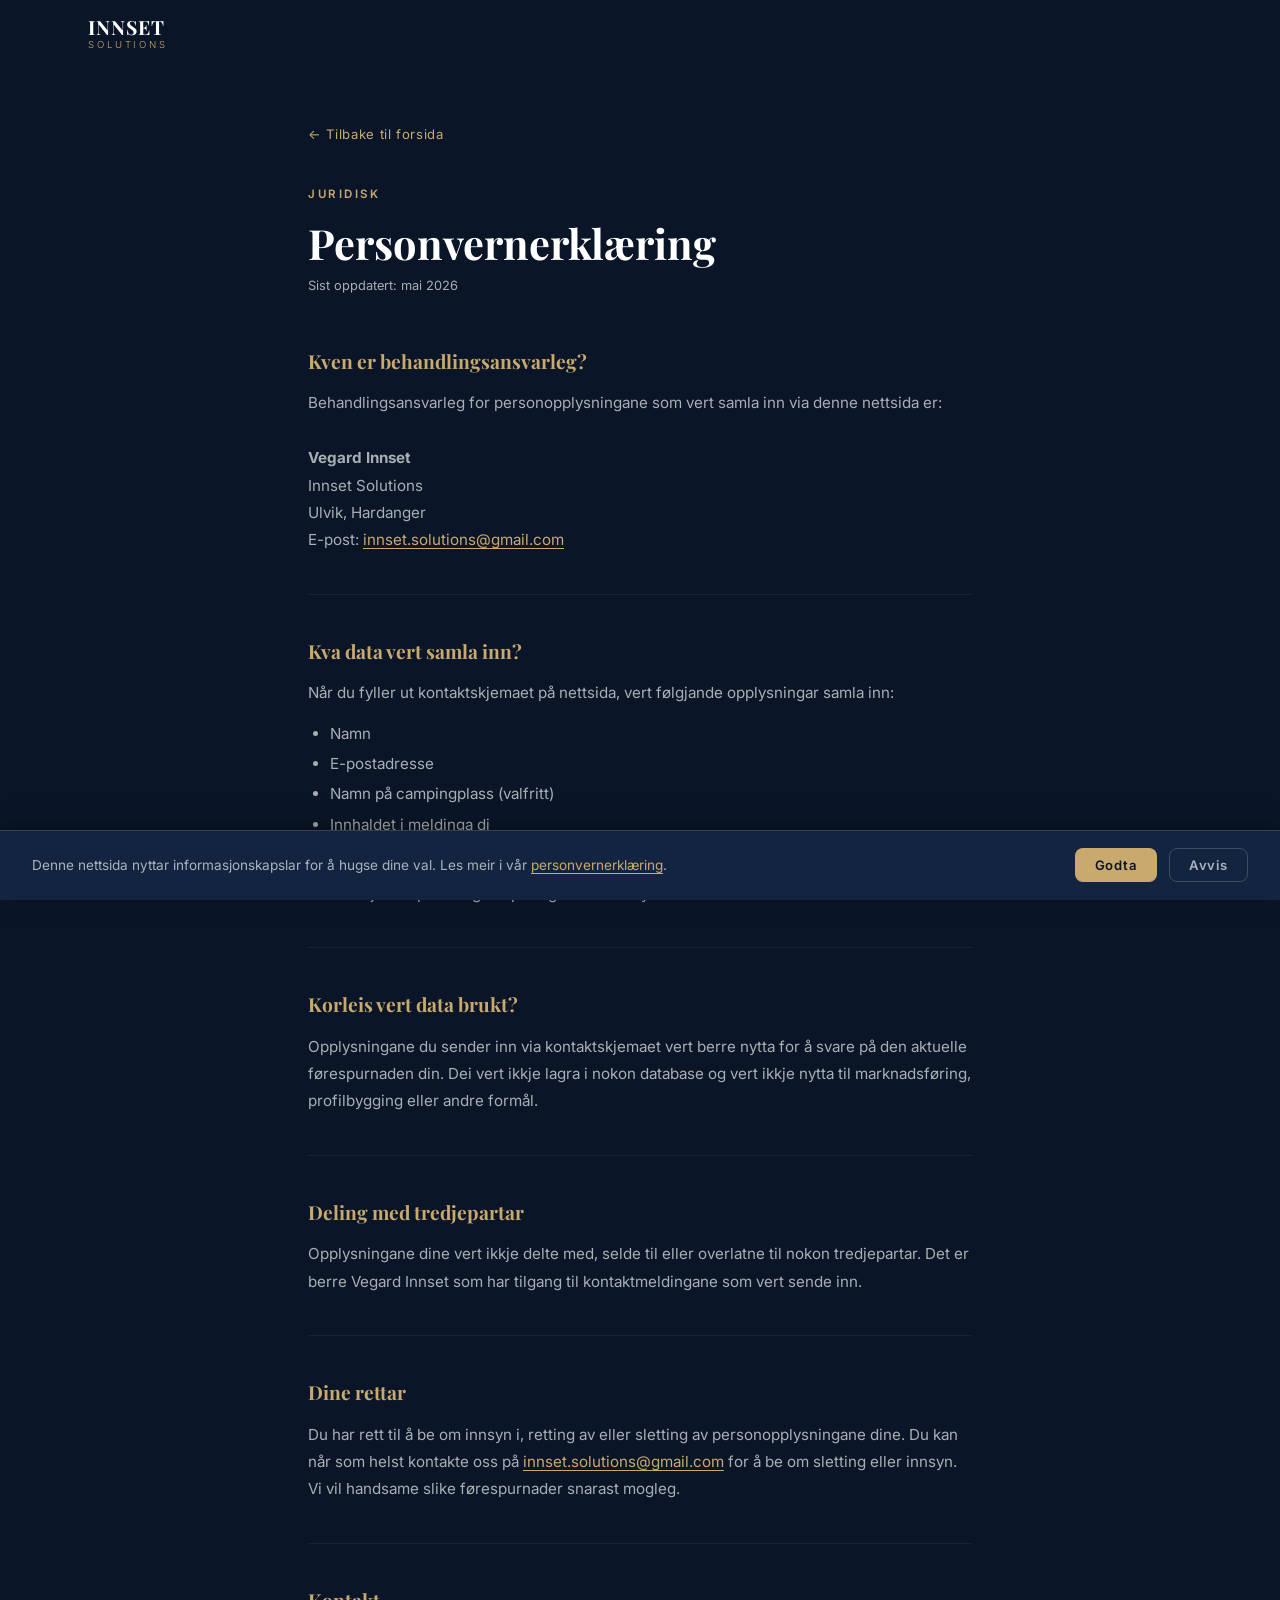
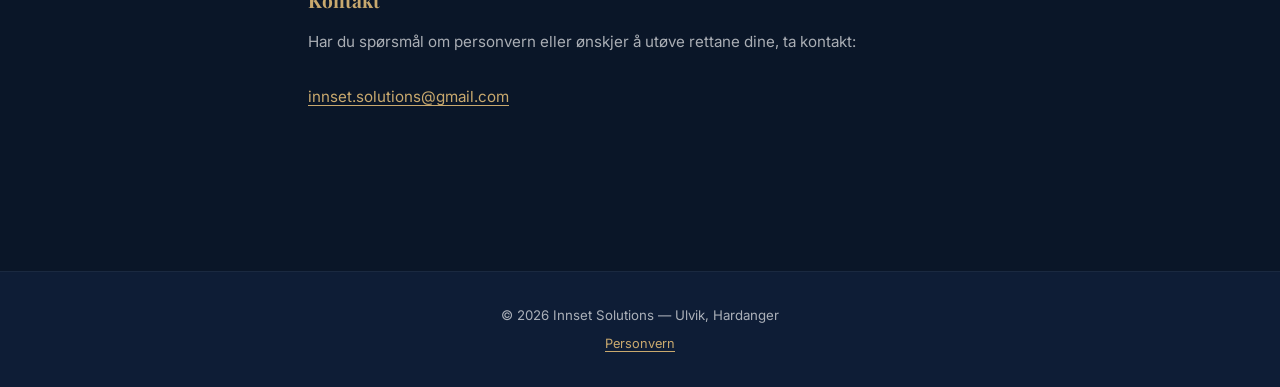
==== personvern.html @ 6f2b2aa1 "Lanserer Innset Solutions" ====
<!DOCTYPE html>
<html lang="nn">
<head>
  <meta charset="UTF-8" />
  <meta name="viewport" content="width=device-width, initial-scale=1.0" />
  <meta name="description" content="Personvernerklæring for Innset Solutions" />
  <title>Personvern — Innset Solutions</title>

  <link rel="preconnect" href="https://fonts.googleapis.com" />
  <link rel="preconnect" href="https://fonts.gstatic.com" crossorigin />
  <link href="https://fonts.googleapis.com/css2?family=Playfair+Display:wght@400;700&family=Inter:wght@300;400;500;600&display=swap" rel="stylesheet" />

  <link rel="stylesheet" href="styles.css" />

  <style>
    .privacy-wrap {
      max-width: 720px;
      margin: 0 auto;
      padding: 120px 28px 80px;
    }

    .privacy-back {
      display: inline-flex;
      align-items: center;
      gap: 0.4rem;
      font-size: 0.82rem;
      color: var(--gold);
      letter-spacing: 0.05em;
      margin-bottom: 2.5rem;
      transition: opacity var(--ease);
    }
    .privacy-back:hover { opacity: 0.75; }

    .privacy-label {
      display: block;
      font-size: 0.72rem;
      font-weight: 600;
      letter-spacing: 0.22em;
      color: var(--gold);
      text-transform: uppercase;
      margin-bottom: 0.9rem;
    }

    .privacy-title {
      font-family: var(--font-display);
      font-size: clamp(1.8rem, 4vw, 2.6rem);
      font-weight: 700;
      line-height: 1.15;
      margin-bottom: 0.5rem;
    }

    .privacy-updated {
      font-size: 0.8rem;
      color: var(--white-muted);
      margin-bottom: 3rem;
    }

    .privacy-section {
      margin-bottom: 2.5rem;
      padding-bottom: 2.5rem;
      border-bottom: 1px solid rgba(255,255,255,0.06);
    }
    .privacy-section:last-child {
      border-bottom: none;
    }

    .privacy-section h2 {
      font-family: var(--font-display);
      font-size: 1.2rem;
      font-weight: 700;
      color: var(--gold);
      margin-bottom: 0.75rem;
    }

    .privacy-section p {
      font-size: 0.95rem;
      color: var(--white-muted);
      line-height: 1.8;
    }

    .privacy-section a {
      color: var(--gold);
      text-decoration: underline;
      text-underline-offset: 3px;
    }
  </style>
</head>
<body>

  <nav class="navbar" id="navbar" role="navigation" aria-label="Hovudnavigasjon">
    <div class="nav-container">
      <a href="index.html" class="nav-logo" aria-label="Innset Solutions – tilbake til forsida">
        <span class="logo-innset">INNSET</span>
        <span class="logo-solutions">SOLUTIONS</span>
      </a>
    </div>
  </nav>

  <main>
    <div class="privacy-wrap">

      <a href="index.html" class="privacy-back">
        ← Tilbake til forsida
      </a>

      <span class="privacy-label">JURIDISK</span>
      <h1 class="privacy-title">Personvernerklæring</h1>
      <p class="privacy-updated">Sist oppdatert: mai 2026</p>

      <div class="privacy-section">
        <h2>Kven er behandlingsansvarleg?</h2>
        <p>
          Behandlingsansvarleg for personopplysningane som vert samla inn via denne nettsida er:<br><br>
          <strong>Vegard Innset</strong><br>
          Innset Solutions<br>
          Ulvik, Hardanger<br>
          E-post: <a href="mailto:innset.solutions@gmail.com">innset.solutions@gmail.com</a>
        </p>
      </div>

      <div class="privacy-section">
        <h2>Kva data vert samla inn?</h2>
        <p>
          Når du fyller ut kontaktskjemaet på nettsida, vert følgjande opplysningar samla inn:
        </p>
        <ul style="margin-top:0.75rem;padding-left:1.4rem;color:var(--white-muted);font-size:0.95rem;line-height:2;">
          <li>Namn</li>
          <li>E-postadresse</li>
          <li>Namn på campingplass (valfritt)</li>
          <li>Innhaldet i meldinga di</li>
        </ul>
        <p style="margin-top:0.75rem;">
          Nettsida nyttar òg informasjonskapslar (cookies) for å hugse samtykket ditt til bruk av informasjonskapslar. Ingen sporings- eller analysedata vert samla inn.
        </p>
      </div>

      <div class="privacy-section">
        <h2>Korleis vert data brukt?</h2>
        <p>
          Opplysningane du sender inn via kontaktskjemaet vert berre nytta for å svare på den aktuelle førespurnaden din. Dei vert ikkje lagra i nokon database og vert ikkje nytta til marknadsføring, profilbygging eller andre formål.
        </p>
      </div>

      <div class="privacy-section">
        <h2>Deling med tredjepartar</h2>
        <p>
          Opplysningane dine vert ikkje delte med, selde til eller overlatne til nokon tredjepartar. Det er berre Vegard Innset som har tilgang til kontaktmeldingane som vert sende inn.
        </p>
      </div>

      <div class="privacy-section">
        <h2>Dine rettar</h2>
        <p>
          Du har rett til å be om innsyn i, retting av eller sletting av personopplysningane dine. Du kan når som helst kontakte oss på
          <a href="mailto:innset.solutions@gmail.com">innset.solutions@gmail.com</a>
          for å be om sletting eller innsyn. Vi vil handsame slike førespurnader snarast mogleg.
        </p>
      </div>

      <div class="privacy-section">
        <h2>Kontakt</h2>
        <p>
          Har du spørsmål om personvern eller ønskjer å utøve rettane dine, ta kontakt:<br><br>
          <a href="mailto:innset.solutions@gmail.com">innset.solutions@gmail.com</a>
        </p>
      </div>

    </div>
  </main>

  <footer class="footer" role="contentinfo">
    <p>© 2026 Innset Solutions — Ulvik, Hardanger</p>
    <p style="margin-top:0.4rem;">
      <a href="personvern.html" style="color:var(--gold);text-decoration:underline;text-underline-offset:3px;font-size:0.8rem;">Personvern</a>
    </p>
  </footer>


  <div class="cookie-banner hidden" id="cookieBanner" role="region" aria-label="Informasjonskapslar">
    <p>
      Denne nettsida nyttar informasjonskapslar for å hugse dine val. Les meir i vår
      <a href="personvern.html">personvernerklæring</a>.
    </p>
    <div class="cookie-buttons">
      <button class="cookie-btn cookie-btn-accept" id="cookieAccept">Godta</button>
      <button class="cookie-btn cookie-btn-reject" id="cookieReject">Avvis</button>
    </div>
  </div>

  <script>
    (function () {
      function loadAnalytics() {
        window.dataLayer = window.dataLayer || [];
        window.gtag = function () { window.dataLayer.push(arguments); };
        window.gtag('js', new Date());
        window.gtag('config', 'G-50J1CTBKRH');
        var s = document.createElement('script');
        s.async = true;
        s.src = 'https://www.googletagmanager.com/gtag/js?id=G-50J1CTBKRH';
        document.head.appendChild(s);
      }

      var banner = document.getElementById('cookieBanner');
      var consent = localStorage.getItem('cookieConsent');

      if (consent === 'accepted') {
        loadAnalytics();
      } else if (!consent) {
        banner.classList.remove('hidden');
      }

      document.getElementById('cookieAccept').addEventListener('click', function () {
        localStorage.setItem('cookieConsent', 'accepted');
        banner.classList.add('hidden');
        loadAnalytics();
      });
      document.getElementById('cookieReject').addEventListener('click', function () {
        localStorage.setItem('cookieConsent', 'rejected');
        banner.classList.add('hidden');
      });
    })();
  </script>
</body>
</html>
---- styles.css ----
/* ============================================================
   INNSET SOLUTIONS — styles.css
   ============================================================ */


/* ============================================================
   CSS CUSTOM PROPERTIES
   ============================================================ */
:root {
  /* Colours */
  --navy:        #0a1628;
  --navy-alt:    #0e1d36;
  --navy-card:   #12243f;
  --white:       #ffffff;
  --white-muted: rgba(255, 255, 255, 0.65);
  --gold:        #c9a96e;
  --gold-faint:  rgba(201, 169, 110, 0.08);
  --gold-soft:   rgba(201, 169, 110, 0.22);

  /* Typography */
  --font-display: 'Playfair Display', Georgia, serif;
  --font-body:    'Inter', -apple-system, BlinkMacSystemFont, sans-serif;

  /* Layout */
  --max-width:  1160px;
  --section-py: 108px;
  --radius:     12px;
  --radius-sm:  8px;

  /* Motion */
  --ease:      0.3s ease;
  --ease-slow: 0.65s ease;
}


/* ============================================================
   RESET & BASE
   ============================================================ */
*, *::before, *::after { box-sizing: border-box; margin: 0; padding: 0; }

html { scroll-behavior: smooth; }

body {
  font-family: var(--font-body);
  background-color: var(--navy);
  color: var(--white);
  line-height: 1.7;
  overflow-x: hidden;
  -webkit-font-smoothing: antialiased;
}

a   { color: inherit; text-decoration: none; }
img { max-width: 100%; display: block; }


/* ============================================================
   UTILITIES
   ============================================================ */
.container {
  max-width: var(--max-width);
  margin: 0 auto;
  padding: 0 28px;
}

.section-label {
  display: block;
  font-size: 0.72rem;
  font-weight: 600;
  letter-spacing: 0.22em;
  color: var(--gold);
  text-transform: uppercase;
  margin-bottom: 0.9rem;
}

.section-title {
  font-family: var(--font-display);
  font-size: clamp(2rem, 4vw, 3rem);
  font-weight: 700;
  line-height: 1.15;
  margin-bottom: 3.5rem;
}


/* ============================================================
   SCROLL FADE-IN  (Intersection Observer adds .visible)
   ============================================================ */
.fade-in {
  opacity: 0;
  transform: translateY(28px);
  transition: opacity 0.7s ease, transform 0.7s ease;
}
.fade-in.visible { opacity: 1; transform: translateY(0); }

/* Staggered delays for sibling groups — repeats per row (3-column grid) */
.service-card.visible:nth-child(3n+2) { transition-delay: 0.13s; }
.service-card.visible:nth-child(3n+3) { transition-delay: 0.26s; }
.process-step.visible:nth-child(2) { transition-delay: 0.12s; }
.process-step.visible:nth-child(3) { transition-delay: 0.24s; }
.process-step.visible:nth-child(4) { transition-delay: 0.36s; }


/* ============================================================
   NAVBAR
   ============================================================ */
.navbar {
  position: fixed;
  inset: 0 0 auto;
  z-index: 900;
  padding: 18px 0;
  transition: background var(--ease), backdrop-filter var(--ease),
              padding var(--ease), border-color var(--ease);
  border-bottom: 1px solid transparent;
}
.navbar.scrolled {
  background: rgba(10, 22, 40, 0.82);
  backdrop-filter: blur(18px);
  -webkit-backdrop-filter: blur(18px);
  padding: 11px 0;
  border-color: rgba(201, 169, 110, 0.1);
}

.nav-container {
  max-width: var(--max-width);
  margin: 0 auto;
  padding: 0 28px;
  display: flex;
  align-items: center;
  justify-content: space-between;
  gap: 1.5rem;
}

/* ── Two-line wordmark ── */
.nav-logo {
  display: flex;
  flex-direction: column;
  line-height: 1;
  color: var(--white);
  transition: color var(--ease);
  gap: 2px;
}
.logo-innset {
  font-family: var(--font-display);
  font-size: 1.22rem;
  font-weight: 700;
  letter-spacing: 0.05em;
  transition: color var(--ease);
}
.logo-solutions {
  font-family: var(--font-body);
  font-size: 0.6rem;
  font-weight: 300;
  letter-spacing: 0.3em;
  color: var(--gold);
  transition: color var(--ease);
  text-transform: uppercase;
}
.nav-logo:hover .logo-innset    { color: var(--gold); }
.nav-logo:hover .logo-solutions { color: var(--white); }

/* ── Nav links ── */
.nav-menu {
  display: flex;
  align-items: center;
  gap: 2.4rem;
}
.nav-link {
  font-size: 0.88rem;
  font-weight: 500;
  color: var(--white-muted);
  position: relative;
  transition: color var(--ease);
}
.nav-link::after {
  content: '';
  position: absolute;
  bottom: -3px; left: 0;
  width: 0; height: 1px;
  background: var(--gold);
  transition: width var(--ease);
}
.nav-link:hover           { color: var(--white); }
.nav-link:hover::after    { width: 100%; }

/* ── Language toggle pill ── */
.lang-toggle {
  background: transparent;
  border: 1px solid var(--gold-soft);
  border-radius: 20px;
  padding: 5px 14px;
  color: var(--white-muted);
  font-family: var(--font-body);
  font-size: 0.78rem;
  font-weight: 500;
  letter-spacing: 0.06em;
  cursor: pointer;
  transition: border-color var(--ease), background var(--ease);
}
.lang-toggle:hover      { border-color: var(--gold); background: var(--gold-faint); }
.lang-option            { transition: color var(--ease); }
.lang-option.active     { color: var(--gold); font-weight: 600; }
.lang-divider           { color: rgba(255,255,255,0.25); margin: 0 2px; }

/* ── Hamburger ── */
.hamburger {
  display: none;
  flex-direction: column;
  gap: 5px;
  background: none;
  border: none;
  cursor: pointer;
  padding: 5px;
}
.hamburger span {
  display: block;
  width: 24px; height: 2px;
  background: var(--white);
  border-radius: 2px;
  transition: transform var(--ease), opacity var(--ease);
}
.hamburger.active span:nth-child(1) { transform: translateY(7px) rotate(45deg); }
.hamburger.active span:nth-child(2) { opacity: 0; transform: scaleX(0); }
.hamburger.active span:nth-child(3) { transform: translateY(-7px) rotate(-45deg); }


/* ============================================================
   HERO — two-column layout (text left | illustration right)
   ============================================================ */
.hero {
  position: relative;
  min-height: 100svh;
  display: flex;
  align-items: center;
  overflow: hidden;
  background: var(--navy);
}

/* Subtle dot-grid texture */
.hero::before {
  content: '';
  position: absolute;
  inset: 0;
  background-image: radial-gradient(rgba(201,169,110,0.09) 1px, transparent 1px);
  background-size: 48px 48px;
  pointer-events: none;
  z-index: 0;
}
/* Warm centre glow */
.hero::after {
  content: '';
  position: absolute;
  inset: 0;
  background: radial-gradient(ellipse 75% 65% at 50% 55%,
    rgba(201,169,110,0.06) 0%, transparent 70%);
  pointer-events: none;
  z-index: 1;
}

/* Floating particles */
.hero-particles {
  position: absolute;
  inset: 0;
  z-index: 2;
  pointer-events: none;
}
.particle {
  position: absolute;
  border-radius: 50%;
  background: var(--gold);
  animation: floatDot linear infinite;
}
.particle:nth-child(1)  { width:3px;  height:3px;  top:14%; left:9%;  animation-duration:11s; animation-delay:0s;   opacity:.40; }
.particle:nth-child(2)  { width:2px;  height:2px;  top:22%; left:79%; animation-duration:8s;  animation-delay:1.2s; opacity:.30; }
.particle:nth-child(3)  { width:4px;  height:4px;  top:58%; left:18%; animation-duration:14s; animation-delay:2s;   opacity:.20; }
.particle:nth-child(4)  { width:2px;  height:2px;  top:78%; left:68%; animation-duration:10s; animation-delay:0.6s; opacity:.38; }
.particle:nth-child(5)  { width:3px;  height:3px;  top:38%; left:48%; animation-duration:16s; animation-delay:3.1s; opacity:.22; }
.particle:nth-child(6)  { width:2px;  height:2px;  top:69%; left:33%; animation-duration:9s;  animation-delay:1.7s; opacity:.34; }
.particle:nth-child(7)  { width:5px;  height:5px;  top:8%;  left:58%; animation-duration:18s; animation-delay:4s;   opacity:.14; }
.particle:nth-child(8)  { width:2px;  height:2px;  top:84%; left:14%; animation-duration:7s;  animation-delay:2.3s; opacity:.42; }
.particle:nth-child(9)  { width:3px;  height:3px;  top:48%; left:88%; animation-duration:13s; animation-delay:0.4s; opacity:.28; }
.particle:nth-child(10) { width:2px;  height:2px;  top:28%; left:29%; animation-duration:15s; animation-delay:3.6s; opacity:.33; }
.particle:nth-child(11) { width:4px;  height:4px;  top:63%; left:53%; animation-duration:12s; animation-delay:1.1s; opacity:.18; }
.particle:nth-child(12) { width:2px;  height:2px;  top:44%; left:73%; animation-duration:9s;  animation-delay:2.8s; opacity:.44; }

@keyframes floatDot {
  0%   { transform: translateY(0)     scale(1);   }
  50%  { transform: translateY(-22px) scale(1.3); }
  100% { transform: translateY(0)     scale(1);   }
}

/* Two-column grid wrapper */
.hero-inner {
  position: relative;
  z-index: 3;
  width: 100%;
  max-width: var(--max-width);
  margin: 0 auto;
  padding: 110px 28px 60px;
  display: grid;
  grid-template-columns: 1fr 1fr;
  gap: 4.5rem;
  align-items: center;
}

/* Left column: text */
.hero-content {
  animation: heroSlideLeft 0.9s cubic-bezier(0.16, 1, 0.3, 1) 0.1s both;
}

.hero-title {
  font-family: var(--font-display);
  font-size: clamp(2.4rem, 5vw, 4rem);
  font-weight: 700;
  line-height: 1.1;
  margin-bottom: 1.4rem;
  letter-spacing: -0.01em;
}
.hero-subtitle {
  font-size: clamp(1rem, 2vw, 1.25rem);
  font-weight: 300;
  color: var(--white-muted);
  margin-bottom: 2.4rem;
  letter-spacing: 0.01em;
}
.hero-buttons {
  display: flex;
  gap: 1rem;
  flex-wrap: wrap;
  /* left-aligned on desktop */
}

/* Right column: SVG illustration */
.hero-illustration {
  display: flex;
  align-items: center;
  justify-content: center;
  animation: heroSlideRight 0.9s cubic-bezier(0.16, 1, 0.3, 1) 0.3s both;
}
.hero-illustration svg {
  width: 100%;
  max-width: 520px;
  height: auto;
  filter: drop-shadow(0 28px 72px rgba(0, 0, 0, 0.5));
}

@keyframes heroSlideLeft {
  from { opacity: 0; transform: translateX(-22px); }
  to   { opacity: 1; transform: translateX(0); }
}
@keyframes heroSlideRight {
  from { opacity: 0; transform: translateX(22px); }
  to   { opacity: 1; transform: translateX(0); }
}


/* ============================================================
   BUTTONS
   ============================================================ */
.btn {
  display: inline-flex;
  align-items: center;
  justify-content: center;
  padding: 14px 34px;
  border-radius: 6px;
  font-family: var(--font-body);
  font-size: 0.93rem;
  font-weight: 500;
  letter-spacing: 0.02em;
  cursor: pointer;
  border: 2px solid transparent;
  transition: background var(--ease), color var(--ease), border-color var(--ease),
              transform var(--ease), box-shadow var(--ease);
}
.btn-primary {
  background: var(--gold);
  color: var(--navy);
  border-color: var(--gold);
}
.btn-primary:hover {
  background: transparent;
  color: var(--gold);
  transform: translateY(-2px);
  box-shadow: 0 10px 28px rgba(201,169,110,0.28);
}
.btn-secondary {
  background: transparent;
  color: var(--white);
  border-color: rgba(255,255,255,0.28);
}
.btn-secondary:hover {
  border-color: var(--white);
  transform: translateY(-2px);
}


/* ============================================================
   SERVICES
   ============================================================ */
.services {
  padding: var(--section-py) 0;
  background: var(--navy-alt);
}
.services-grid {
  display: grid;
  grid-template-columns: repeat(3, 1fr);
  gap: 1.8rem;
}
.service-card {
  display: block;         /* anchor elements are inline by default */
  color: inherit;
  text-decoration: none;
  background: var(--navy-card);
  border: 1px solid rgba(201,169,110,0.1);
  border-radius: var(--radius);
  padding: 2.6rem 2.2rem;
  transition: transform var(--ease), border-color var(--ease), box-shadow var(--ease),
              opacity 0.7s ease;
}
/* Down-arrow hint — appears on hover to signal the card scrolls to a section */
.service-card::after {
  content: '↓';
  display: block;
  color: var(--gold);
  font-size: 0.85rem;
  margin-top: 1.2rem;
  opacity: 0;
  transform: translateY(-5px);
  transition: opacity var(--ease), transform var(--ease);
}
.service-card:hover::after {
  opacity: 0.6;
  transform: translateY(0);
}
.service-card:hover {
  transform: translateY(-9px);
  border-color: rgba(201,169,110,0.38);
  box-shadow: 0 22px 44px rgba(0,0,0,0.32);
}
.service-icon  { display: block; margin-bottom: 1.6rem; }
.service-icon svg { display: block; }
.service-title {
  font-family: var(--font-display);
  font-size: 1.35rem;
  font-weight: 700;
  margin-bottom: 0.9rem;
}
.service-desc  { color: var(--white-muted); font-size: 0.93rem; line-height: 1.75; }


/* ============================================================
   DETAIL SECTIONS  (expanded views linked from service cards)
   ============================================================ */
.detail-section {
  padding: var(--section-py) 0;
  background: var(--navy);
}
.detail-section.detail-alt {
  background: var(--navy-alt);
}

/* Gold top-line marks the recommended section */
.detail-section.detail-recommended {
  position: relative;
}
.detail-section.detail-recommended::before {
  content: '';
  position: absolute;
  top: 0; left: 0; right: 0;
  height: 2px;
  background: linear-gradient(
    to right, transparent, var(--gold) 20%, var(--gold) 80%, transparent
  );
}

/* Two-column: left = text/CTA, right = feature list */
.detail-inner {
  display: grid;
  grid-template-columns: 1fr 1.35fr;
  gap: 5rem;
  align-items: start;
}

/* Stagger: feature list fades in slightly after the content column */
.detail-inner .fade-in:nth-child(2).visible {
  transition-delay: 0.16s;
}

.detail-title {
  font-family: var(--font-display);
  font-size: clamp(1.85rem, 3.5vw, 2.6rem);
  font-weight: 700;
  line-height: 1.18;
  margin-bottom: 1.2rem;
}

.detail-intro {
  color: var(--white-muted);
  font-size: 1rem;
  line-height: 1.78;
  margin-bottom: 2.2rem;
}

/* "ANBEFALT" gold pill badge */
.recommended-badge {
  display: inline-block;
  background: var(--gold);
  color: var(--navy);
  font-family: var(--font-body);
  font-size: 0.62rem;
  font-weight: 700;
  letter-spacing: 0.18em;
  padding: 5px 14px;
  border-radius: 20px;
  margin-bottom: 1.1rem;
}

/* Feature checklist */
.detail-features {
  list-style: none;
  padding: 0;
}

.feature-item {
  display: flex;
  align-items: flex-start;
  gap: 1rem;
  padding: 1.05rem 0;
  border-bottom: 1px solid rgba(255, 255, 255, 0.06);
  font-size: 0.97rem;
  color: var(--white-muted);
  line-height: 1.5;
  transition: color var(--ease);
}
.feature-item:first-child { border-top: 1px solid rgba(255, 255, 255, 0.06); }
.feature-item:hover       { color: var(--white); }

.feature-check { flex-shrink: 0; margin-top: 1px; }


/* ============================================================
   PROCESS
   ============================================================ */
.process {
  padding: var(--section-py) 0;
  background: var(--navy);
}
.process-timeline {
  display: grid;
  grid-template-columns: repeat(4, 1fr);
  gap: 2rem;
  position: relative;
}
.process-timeline::before {
  content: '';
  position: absolute;
  top: 28px;
  left: calc(12.5% + 28px);
  right: calc(12.5% + 28px);
  height: 1px;
  background: linear-gradient(
    to right, transparent,
    var(--gold-soft) 15%, var(--gold-soft) 85%,
    transparent);
  z-index: 0;
}
.process-step {
  position: relative;
  z-index: 1;
  text-align: center;
}
.step-number {
  font-family: var(--font-display);
  font-size: 1rem;
  font-weight: 700;
  color: var(--gold);
  background: var(--navy);
  border: 2px solid var(--gold-soft);
  border-radius: 50%;
  width: 56px; height: 56px;
  display: flex;
  align-items: center;
  justify-content: center;
  margin: 0 auto 1.6rem;
  transition: background var(--ease), color var(--ease), border-color var(--ease);
}
.process-step:hover .step-number {
  background: var(--gold);
  color: var(--navy);
  border-color: var(--gold);
}
.step-title {
  font-family: var(--font-display);
  font-size: 1.15rem;
  font-weight: 700;
  margin-bottom: 0.7rem;
}
.step-desc { color: var(--white-muted); font-size: 0.9rem; line-height: 1.65; }


/* ============================================================
   ABOUT
   ============================================================ */
.about {
  padding: var(--section-py) 0;
  background: var(--navy-alt);
}

/* Two-column: portrait card left, text right */
.about-inner {
  display: grid;
  grid-template-columns: 1fr 1.5fr;
  gap: 4.5rem;
  align-items: stretch;   /* portrait card fills the text column height */
  margin-bottom: 4rem;
}

/* Portrait photo column */
.about-portrait {
  display: flex;
  flex-direction: column;
  gap: 1rem;
}

.portrait-img {
  width: 100%;
  height: 100%;
  min-height: 500px;
  object-fit: cover;
  border-radius: 12px;
  display: block;
}

.portrait-caption {
  font-family: var(--font-body);
  font-size: 0.67rem;
  font-weight: 500;
  letter-spacing: 0.2em;
  color: rgba(201, 169, 110, 0.6);
  text-transform: uppercase;
}

/* Right text column */
.about-title {
  font-family: var(--font-display);
  font-size: clamp(2rem, 4vw, 3rem);
  font-weight: 700;
  line-height: 1.15;
  margin-bottom: 1.8rem;
}

.about-para {
  font-size: 1rem;
  color: var(--white-muted);
  line-height: 1.82;
  margin-bottom: 1.2rem;
}
.about-para:last-child { margin-bottom: 0; }

/* Stats row — large gold value + small muted label */
.about-stats {
  display: grid;
  grid-template-columns: repeat(3, 1fr);
  gap: 2.5rem;
  padding-top: 3.5rem;
  border-top: 1px solid rgba(201, 169, 110, 0.18);
}

.about-stat {
  display: flex;
  flex-direction: column;
  gap: 0.45rem;
}

.stat-value {
  font-family: var(--font-display);
  font-style: italic;
  font-size: clamp(2.4rem, 4vw, 3.2rem);
  color: var(--gold);
  line-height: 1;
  letter-spacing: -0.01em;
}

.stat-label {
  font-family: var(--font-body);
  font-size: 0.7rem;
  font-weight: 500;
  color: var(--white-muted);
  letter-spacing: 0.18em;
  text-transform: uppercase;
  line-height: 1.45;
}


/* ============================================================
   CONTACT
   ============================================================ */
.contact {
  padding: var(--section-py) 0;
  background: var(--navy);
}
.contact-subtitle {
  color: var(--white-muted);
  font-size: 1.05rem;
  margin-top: -2rem;
  margin-bottom: 3rem;
}
.contact-form {
  max-width: 640px;
  display: flex;
  flex-direction: column;
  gap: 1.5rem;
}
.form-group {
  display: flex;
  flex-direction: column;
  gap: 0.45rem;
}
.form-group label {
  font-size: 0.87rem;
  font-weight: 500;
  color: var(--white-muted);
  display: flex;
  align-items: center;
  gap: 0.4rem;
}
.label-optional { font-weight: 400; font-size: 0.8rem; opacity: 0.65; }
.form-group input,
.form-group textarea {
  background: var(--navy-card);
  border: 1px solid rgba(255,255,255,0.1);
  border-radius: var(--radius-sm);
  padding: 14px 16px;
  color: var(--white);
  font-family: var(--font-body);
  font-size: 0.93rem;
  outline: none;
  resize: vertical;
  transition: border-color var(--ease), box-shadow var(--ease);
}
.form-group input:focus,
.form-group textarea:focus {
  border-color: var(--gold);
  box-shadow: 0 0 0 3px rgba(201,169,110,0.12);
}
.form-group input::placeholder,
.form-group textarea::placeholder { color: rgba(255,255,255,0.22); }

.form-success {
  display: none;
  background: rgba(201,169,110,0.1);
  border: 1px solid rgba(201,169,110,0.28);
  border-radius: var(--radius-sm);
  padding: 14px 18px;
  color: var(--gold);
  font-size: 0.92rem;
  line-height: 1.5;
}
.form-success.show { display: block; }

.contact-email { margin-top: 2.2rem; font-size: 0.93rem; color: var(--white-muted); }
.contact-email a { color: var(--gold); transition: color var(--ease); }
.contact-email a:hover { color: var(--white); }


/* ============================================================
   FOOTER
   ============================================================ */
.footer {
  background: var(--navy-alt);
  padding: 2rem;
  text-align: center;
  font-size: 0.83rem;
  color: var(--white-muted);
  border-top: 1px solid rgba(255,255,255,0.05);
}


/* ============================================================
   COOKIE BANNER
   ============================================================ */
.cookie-banner {
  position: fixed;
  bottom: 0;
  left: 0;
  right: 0;
  background: var(--navy-card);
  border-top: 1px solid var(--gold-soft);
  padding: 1.1rem 2rem;
  display: flex;
  align-items: center;
  justify-content: space-between;
  gap: 1.5rem;
  z-index: 9999;
  box-shadow: 0 -4px 24px rgba(0,0,0,0.35);
  transition: transform 0.35s ease, opacity 0.35s ease;
}

.cookie-banner.hidden {
  transform: translateY(100%);
  opacity: 0;
  pointer-events: none;
}

.cookie-banner p {
  font-size: 0.85rem;
  color: var(--white-muted);
  margin: 0;
}

.cookie-banner a {
  color: var(--gold);
  text-decoration: underline;
  text-underline-offset: 3px;
}

.cookie-buttons {
  display: flex;
  gap: 0.75rem;
  flex-shrink: 0;
}

.cookie-btn {
  font-family: var(--font-body);
  font-size: 0.82rem;
  font-weight: 600;
  letter-spacing: 0.06em;
  padding: 0.5rem 1.2rem;
  border-radius: var(--radius-sm);
  cursor: pointer;
  border: none;
  transition: opacity var(--ease);
}

.cookie-btn:hover { opacity: 0.85; }

.cookie-btn-accept {
  background: var(--gold);
  color: var(--navy);
}

.cookie-btn-reject {
  background: transparent;
  color: var(--white-muted);
  border: 1px solid rgba(255,255,255,0.18);
}

@media (max-width: 600px) {
  .cookie-banner {
    flex-direction: column;
    align-items: flex-start;
    padding: 1.2rem 1.25rem;
  }
  .cookie-buttons { width: 100%; }
  .cookie-btn { flex: 1; text-align: center; }
}


/* ============================================================
   RESPONSIVE — TABLET  (≤ 960px)
   ============================================================ */
@media (max-width: 960px) {
  /* Hero: stack vertically */
  .hero-inner {
    grid-template-columns: 1fr;
    text-align: center;
    gap: 3rem;
    padding-top: 120px;
  }
  .hero-buttons { justify-content: center; }

  /* Illustration centred, reasonable max-width */
  .hero-illustration {
    order: 1;          /* illustration below text */
    max-width: 480px;
    margin: 0 auto;
  }

  .services-grid         { grid-template-columns: repeat(2, 1fr); }
  .detail-inner          { grid-template-columns: 1fr; gap: 2.8rem; }
  .about-inner           { grid-template-columns: 1fr; gap: 2.5rem; }
  .portrait-img          { min-height: 320px; height: 320px; }
  .about-stats           { grid-template-columns: repeat(3, 1fr); }
  .process-timeline      { grid-template-columns: repeat(2, 1fr); row-gap: 3rem; }
  .process-timeline::before { display: none; }
}


/* ============================================================
   RESPONSIVE — MOBILE  (≤ 768px)
   ============================================================ */
@media (max-width: 768px) {
  :root { --section-py: 72px; }

  .hamburger { display: flex; }

  .nav-menu {
    position: fixed;
    inset: 0 -100% 0 auto;
    width: min(85vw, 320px);
    height: 100dvh;
    background: var(--navy-card);
    flex-direction: column;
    align-items: flex-start;
    padding: 100px 2.2rem 2.2rem;
    gap: 2.2rem;
    transition: inset var(--ease-slow);
    box-shadow: -24px 0 48px rgba(0,0,0,0.5);
    z-index: 800;
  }
  .nav-menu.open { inset: 0 0 0 auto; }
  .nav-link { font-size: 1.1rem; }

  .process-step {
    display: flex;
    align-items: flex-start;
    gap: 1.4rem;
    text-align: left;
  }
  .step-number { margin: 0; flex-shrink: 0; }
}


/* ============================================================
   RESPONSIVE — SMALL MOBILE  (≤ 580px)
   ============================================================ */
@media (max-width: 580px) {
  .services-grid        { grid-template-columns: 1fr; }
  .process-timeline     { grid-template-columns: 1fr; }
  .about-stats          { grid-template-columns: 1fr; gap: 1.2rem; }
  .hero-buttons         { flex-direction: column; align-items: center; }
  .btn                  { width: 100%; max-width: 300px; }
  .hero-illustration    { max-width: 330px; }
}
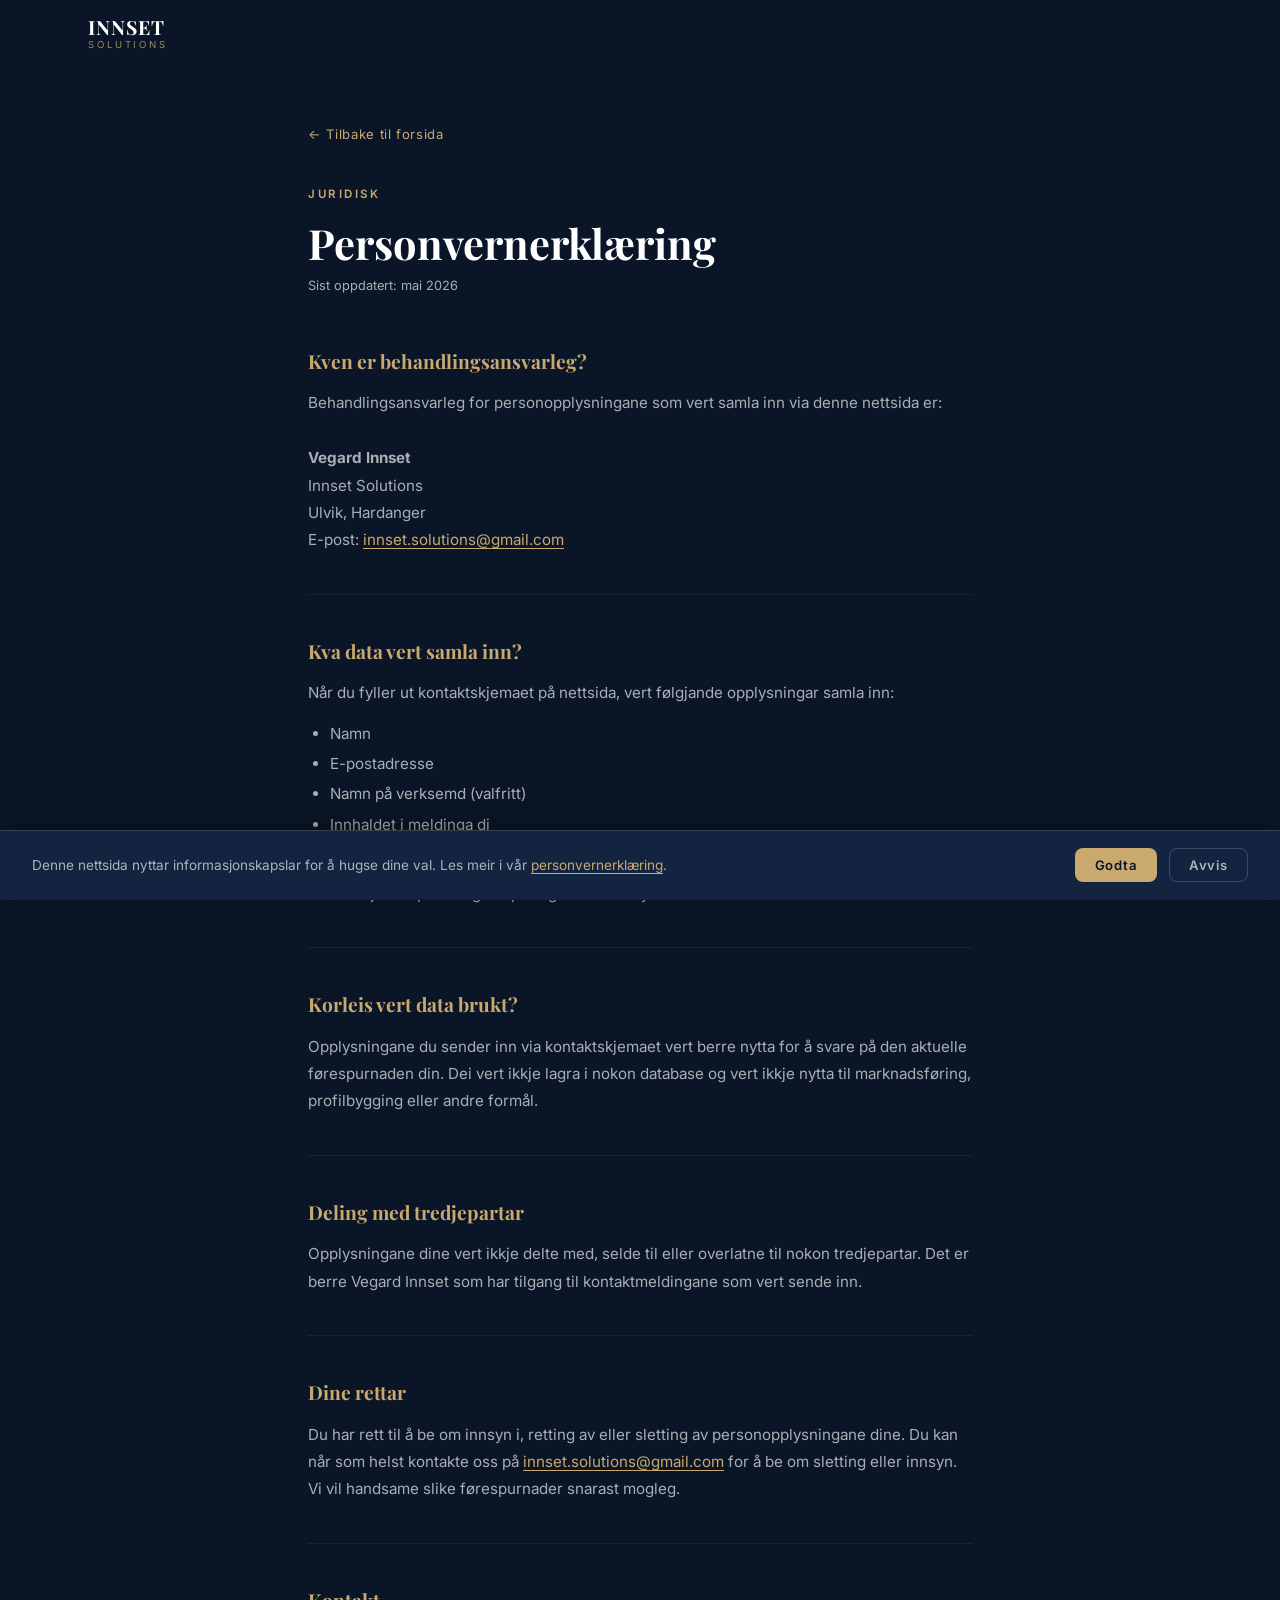
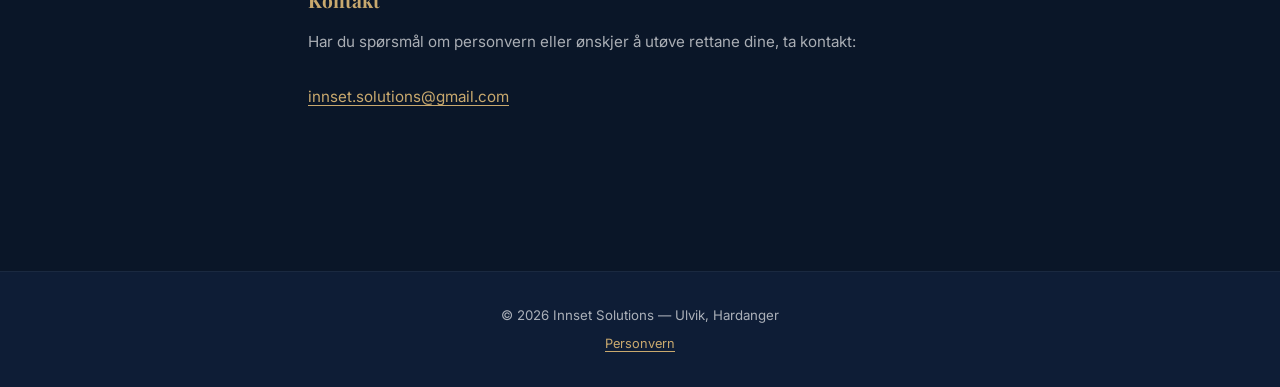
==== commit 561a90f3: "Oppdater personvern" ====
--- a/personvern.html
+++ b/personvern.html
@@ -3,7 +3,16 @@
 <head>
   <meta charset="UTF-8" />
   <meta name="viewport" content="width=device-width, initial-scale=1.0" />
-  <meta name="description" content="Personvernerklæring for Innset Solutions" />
+  <link rel="icon" type="image/svg+xml" href="favicon.svg">
+  <link rel="shortcut icon" href="favicon.svg">
+  <meta name="description" content="Personvernerklæring for Innset Solutions — korleis vi handsamar personopplysningar på nettsida vår." />
+  <meta name="keywords" content="webutvikling, nettside, campingplass, booking, SEO, logo, digitale løysingar, Norge" />
+  <meta name="robots" content="index, follow" />
+  <meta name="author" content="Vegard Innset" />
+  <meta property="og:title" content="Personvern — Innset Solutions" />
+  <meta property="og:description" content="Personvernerklæring for Innset Solutions — korleis vi handsamar personopplysningar på nettsida vår." />
+  <meta property="og:url" content="https://innset-solutions.no/personvern.html" />
+  <link rel="canonical" href="https://innset-solutions.no/personvern.html" />
   <title>Personvern — Innset Solutions</title>
 
   <link rel="preconnect" href="https://fonts.googleapis.com" />
@@ -126,7 +135,7 @@
         <ul style="margin-top:0.75rem;padding-left:1.4rem;color:var(--white-muted);font-size:0.95rem;line-height:2;">
           <li>Namn</li>
           <li>E-postadresse</li>
-          <li>Namn på campingplass (valfritt)</li>
+          <li>Namn på verksemd (valfritt)</li>
           <li>Innhaldet i meldinga di</li>
         </ul>
         <p style="margin-top:0.75rem;">
--- a/styles.css
+++ b/styles.css
@@ -444,6 +444,16 @@
   margin-bottom: 0.9rem;
 }
 .service-desc  { color: var(--white-muted); font-size: 0.93rem; line-height: 1.75; }
+
+/* Secondary services grid — smaller cards below primary */
+.services-grid--secondary {
+  margin-top: 1.5rem;
+}
+.service-card--secondary {
+  padding: 1.8rem 1.8rem;
+}
+.service-card--secondary .service-icon { margin-bottom: 1.1rem; }
+.service-card--secondary .service-title { font-size: 1.1rem; }
 
 
 /* ============================================================
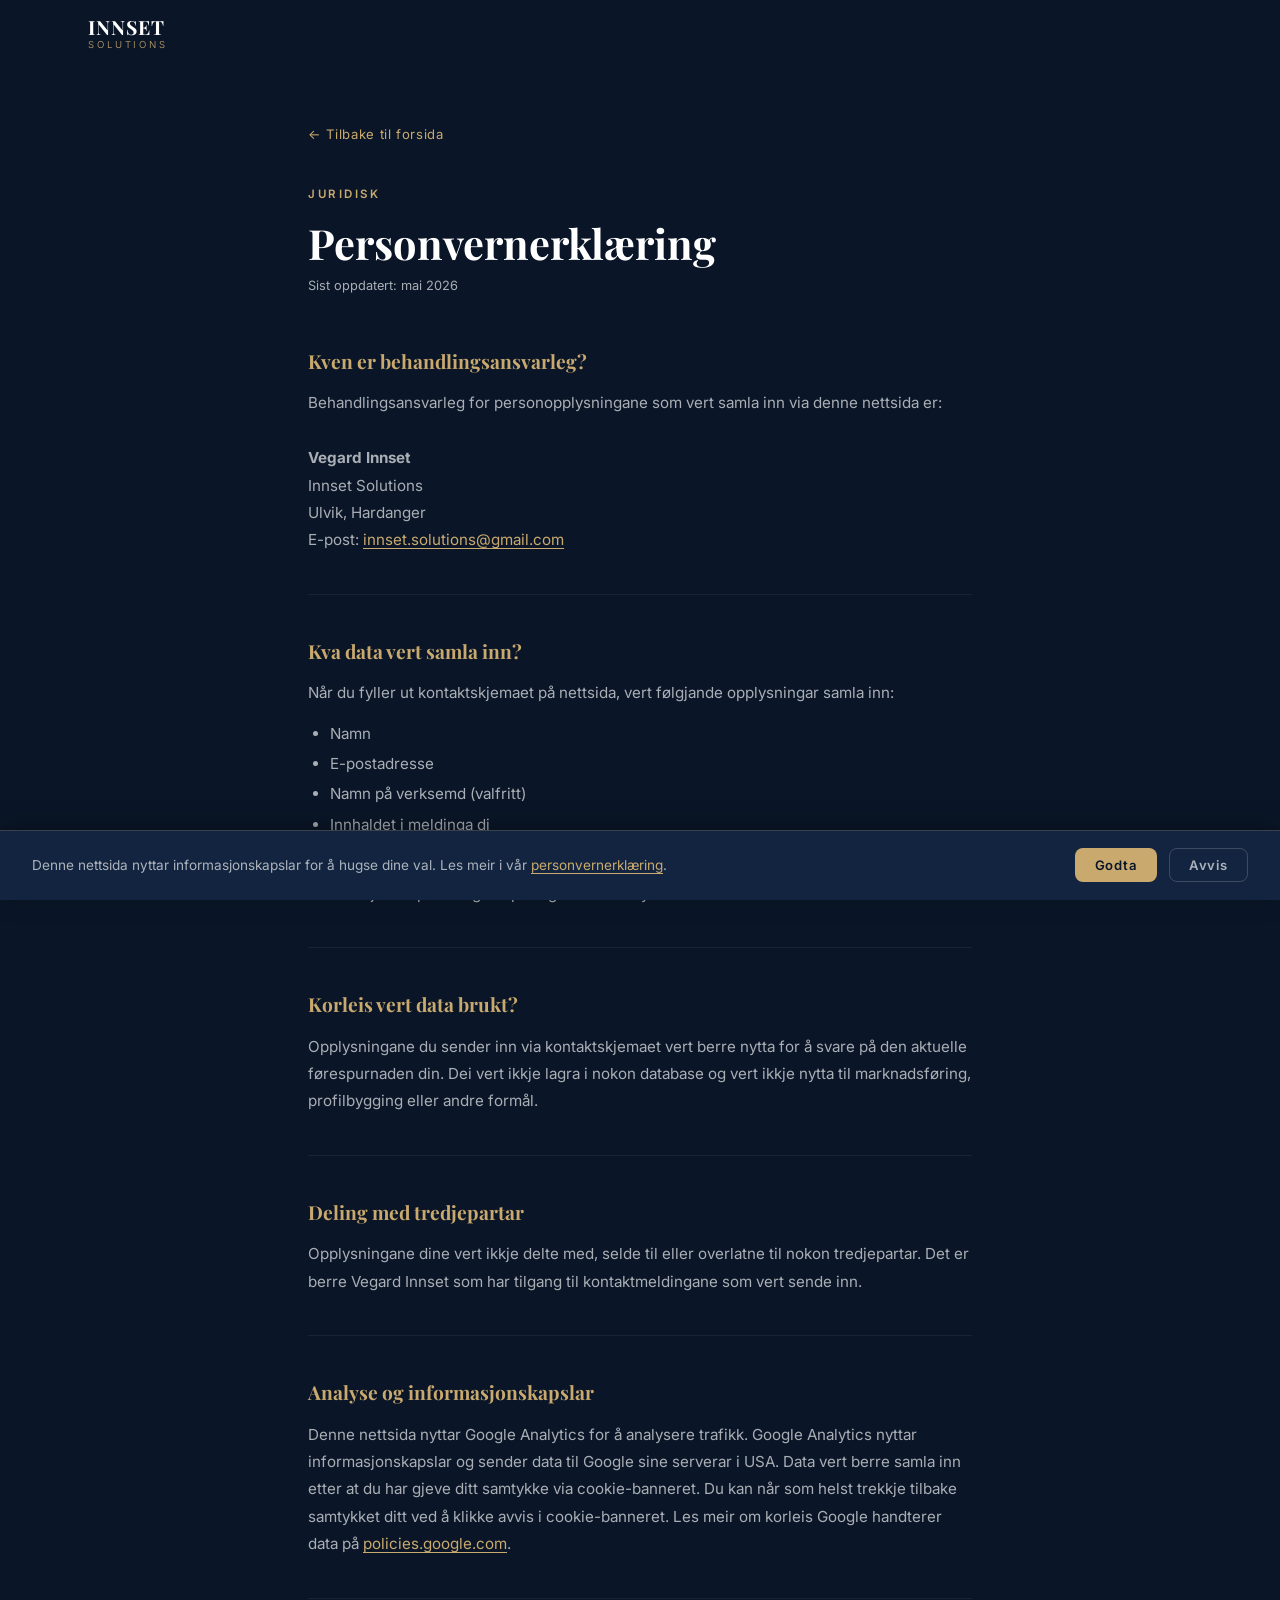
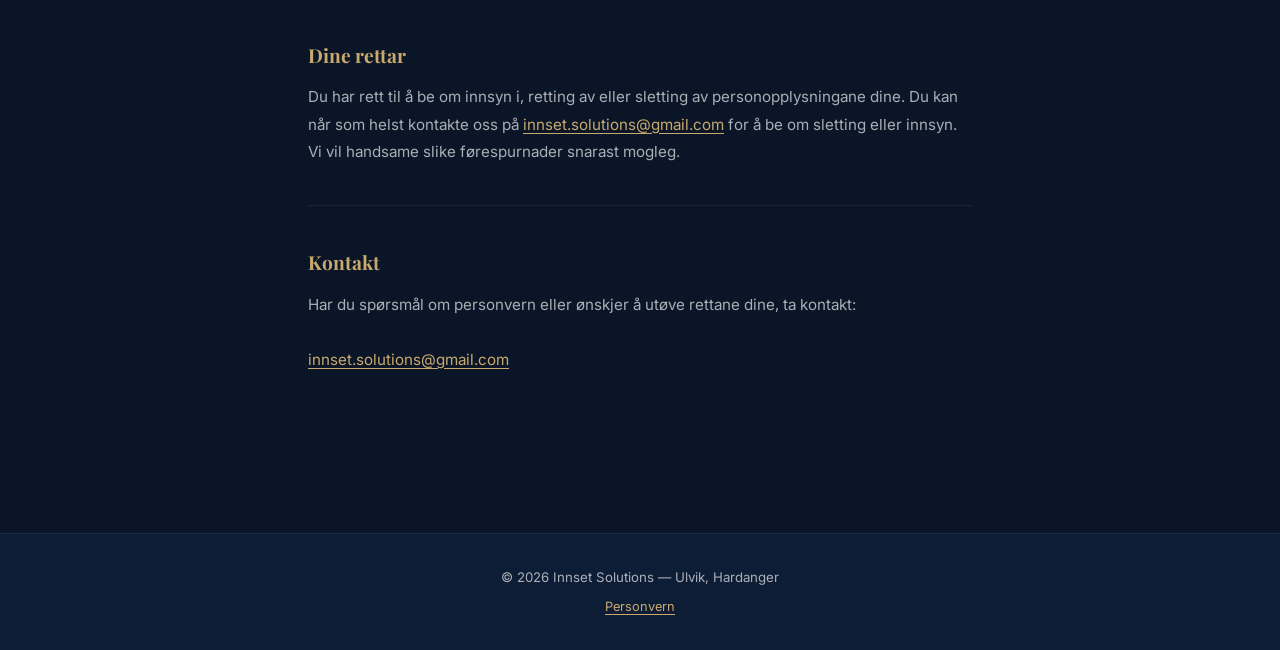
==== commit 8edbacef: "personvern google 2" ====
--- a/personvern.html
+++ b/personvern.html
@@ -158,6 +158,13 @@
       </div>
 
       <div class="privacy-section">
+        <h2>Analyse og informasjonskapslar</h2>
+        <p>
+          Denne nettsida nyttar Google Analytics for å analysere trafikk. Google Analytics nyttar informasjonskapslar og sender data til Google sine serverar i USA. Data vert berre samla inn etter at du har gjeve ditt samtykke via cookie-banneret. Du kan når som helst trekkje tilbake samtykket ditt ved å klikke avvis i cookie-banneret. Les meir om korleis Google handterer data på <a href="https://policies.google.com" target="_blank" rel="noopener">policies.google.com</a>.
+        </p>
+      </div>
+
+      <div class="privacy-section">
         <h2>Dine rettar</h2>
         <p>
           Du har rett til å be om innsyn i, retting av eller sletting av personopplysningane dine. Du kan når som helst kontakte oss på
